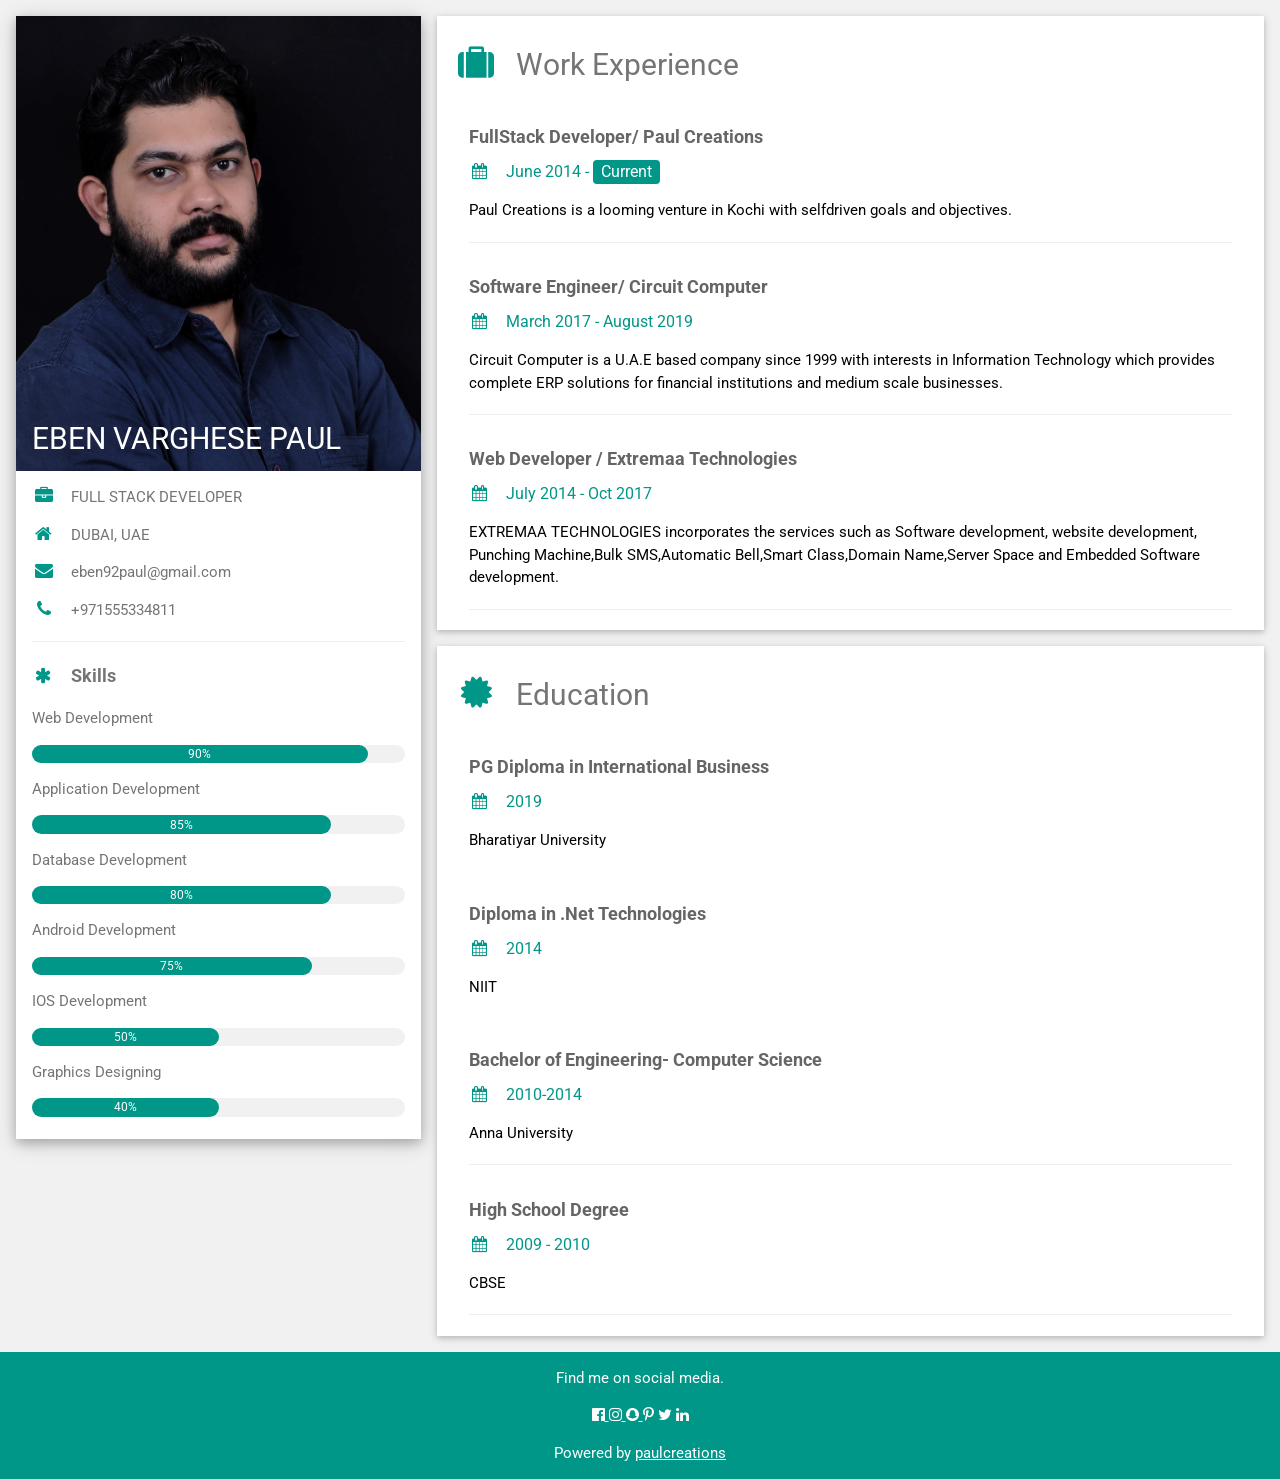
==== ebenvpaul.html @ d043097e "first commit" ====
﻿<!DOCTYPE html>
<html>
<head>
    <link rel="icon" href="img/E.ico" type="image/ico" />
    <title>EBEN VARGHESE PAUL</title>
    <meta charset="UTF-8">
    <meta name="viewport" content="width=device-width, initial-scale=1">
    <link rel="stylesheet" href="https://www.w3schools.com/w3css/4/w3.css">
    <link rel='stylesheet' href='https://fonts.googleapis.com/css?family=Roboto'>
    <link rel="stylesheet" href="https://cdnjs.cloudflare.com/ajax/libs/font-awesome/4.7.0/css/font-awesome.min.css">
    <style>
        html, body, h1, h2, h3, h4, h5, h6 {
            font-family: "Roboto", sans-serif
        }
    </style>
</head>
<body class="w3-light-grey">

    <!-- Page Container -->
    <div class="w3-content w3-margin-top" style="max-width:1400px;">

        <!-- The Grid -->
        <div class="w3-row-padding">

            <!-- Left Column -->
            <div class="w3-third">

                <div class="w3-white w3-text-grey w3-card-4">
                    <div class="w3-display-container">
                        <img src="img/testimonial-2.jpg" style="width:100%" alt="PICTURE">
                        <div class="w3-display-bottomleft w3-container w3-text-black">
                            <h2 style="color:white">EBEN VARGHESE PAUL</h2>
                        </div>
                    </div>
                    <div class="w3-container">
                        <p><i class="fa fa-briefcase fa-fw w3-margin-right w3-large w3-text-teal"></i>FULL STACK DEVELOPER</p>
                        <p><i class="fa fa-home fa-fw w3-margin-right w3-large w3-text-teal"></i>DUBAI, UAE</p>
                        <p><i class="fa fa-envelope fa-fw w3-margin-right w3-large w3-text-teal"></i>eben92paul@gmail.com</p>
                        <p><i class="fa fa-phone fa-fw w3-margin-right w3-large w3-text-teal"></i>+971555334811</p>
                        <hr>

                        <p class="w3-large"><b><i class="fa fa-asterisk fa-fw w3-margin-right w3-text-teal"></i>Skills</b></p>
                        <p>Web Development</p>
                        <div class="w3-light-grey w3-round-xlarge w3-small">
                            <div class="w3-container w3-center w3-round-xlarge w3-teal" style="width:90%">90%</div>
                        </div>
                        <p>Application Development</p>
                        <div class="w3-light-grey w3-round-xlarge w3-small">
                            <div class="w3-container w3-center w3-round-xlarge w3-teal" style="width:80%">
                                <div class="w3-center w3-text-white">85%</div>
                            </div>
                        </div>
                        <p>Database Development</p>
                        <div class="w3-light-grey w3-round-xlarge w3-small">
                            <div class="w3-container w3-center w3-round-xlarge w3-teal" style="width:80%">
                                <div class="w3-center w3-text-white">80%</div>
                            </div>
                        </div>
                        <p>Android Development</p>
                        <div class="w3-light-grey w3-round-xlarge w3-small">
                            <div class="w3-container w3-center w3-round-xlarge w3-teal" style="width:75%">75%</div>
                        </div>
                        <p>IOS Development</p>
                        <div class="w3-light-grey w3-round-xlarge w3-small">
                            <div class="w3-container w3-center w3-round-xlarge w3-teal" style="width:50%">50%</div>
                        </div>
                        <p>Graphics Designing</p>
                        <div class="w3-light-grey w3-round-xlarge w3-small">
                            <div class="w3-container w3-center w3-round-xlarge w3-teal" style="width:50%">40%</div>
                        </div>

                        <br>
                    </div>
                </div><br>

                <!-- End Left Column -->
            </div>

            <!-- Right Column -->
            <div class="w3-twothird">

                <div class="w3-container w3-card-2 w3-white w3-margin-bottom">
                    <h2 class="w3-text-grey w3-padding-16"><i class="fa fa-suitcase fa-fw w3-margin-right w3-xxlarge w3-text-teal"></i>Work Experience</h2>
                    <div class="w3-container">
                        <h5 class="w3-opacity"><b>FullStack Developer/ Paul Creations</b></h5>
                        <h6 class="w3-text-teal"><i class="fa fa-calendar fa-fw w3-margin-right"></i>June 2014 - <span class="w3-tag w3-teal w3-round">Current</span></h6>
                        <p>Paul Creations is a looming venture in Kochi with selfdriven goals and objectives.</p>
                        <hr>
                    </div>
                    
                    <div class="w3-container">
                        <h5 class="w3-opacity"><b>Software Engineer/ Circuit Computer</b></h5>
                        <h6 class="w3-text-teal"><i class="fa fa-calendar fa-fw w3-margin-right"></i>March 2017 - August 2019</span></h6>
                        <p>Circuit Computer is a U.A.E based company since 1999 with interests in Information Technology which provides complete ERP solutions for financial institutions and medium scale businesses.</p>
                        <hr>
                    </div>
                    <div class="w3-container">
                        <h5 class="w3-opacity"><b>Web Developer / Extremaa Technologies</b></h5>
                        <h6 class="w3-text-teal"><i class="fa fa-calendar fa-fw w3-margin-right"></i>July 2014 - Oct 2017</h6>
                        <p>EXTREMAA TECHNOLOGIES incorporates the services such as Software development, website development, Punching Machine,Bulk SMS,Automatic Bell,Smart Class,Domain Name,Server Space and Embedded Software development.</p>
                        <hr>
                    </div>
                
                </div>

                <div class="w3-container w3-card-2 w3-white">
                    <h2 class="w3-text-grey w3-padding-16"><i class="fa fa-certificate fa-fw w3-margin-right w3-xxlarge w3-text-teal"></i>Education</h2>
                    <div class="w3-container">
                        <h5 class="w3-opacity"><b>PG Diploma in International Business</b></h5>
                        <h6 class="w3-text-teal"><i class="fa fa-calendar fa-fw w3-margin-right"></i>2019</h6>
                        <p>Bharatiyar University</p><br>
                    </div>
                    <div class="w3-container">
                        <h5 class="w3-opacity"><b>Diploma in .Net Technologies</b></h5>
                        <h6 class="w3-text-teal"><i class="fa fa-calendar fa-fw w3-margin-right"></i>2014</h6>
                        <p>NIIT</p><br>
                    </div>
                    <div class="w3-container">
                        <h5 class="w3-opacity"><b>Bachelor of Engineering- Computer Science</b></h5>
                        <h6 class="w3-text-teal"><i class="fa fa-calendar fa-fw w3-margin-right"></i>2010-2014</h6>
                        <p>Anna University</p>
                        <hr>
                    </div>
                    <div class="w3-container">
                        <h5 class="w3-opacity"><b>High School Degree</b></h5>
                        <h6 class="w3-text-teal"><i class="fa fa-calendar fa-fw w3-margin-right"></i>2009 - 2010</h6>
                        <p>CBSE</p>
                        <hr>
                    </div>

                </div>

                <!-- End Right Column -->
            </div>

            <!-- End Grid -->
        </div>

        <!-- End Page Container -->
    </div>

    <footer class="w3-container w3-teal w3-center w3-margin-top">
        <p>Find me on social media.</p>
        <a href="https://www.facebook.com/EbenVarghesePaul" target="_blank">
            <i class="fa fa-facebook-official w3-hover-opacity"></i>
        </a>
        <a href=" https://www.instagram.com/eben_varghese_paul/" target="_blank">
             <i class="fa fa-instagram w3-hover-opacity"></i>
        </a>
        <a href=" https://www.instagram.com/eben_varghese_paul/" target="_blank">
            <i class="fa fa-snapchat w3-hover-opacity"></i>
        </a>
            <i class="fa fa-pinterest-p w3-hover-opacity"></i>
            <i class="fa fa-twitter w3-hover-opacity"></i>
            <a href="   https://in.linkedin.com/in/eben-varghese-paul-105b5365" target="_blank">
                <i class="fa fa-linkedin w3-hover-opacity"></i>
            </a>
            <p>Powered by <a href="https://paulcreations.co.in/" target="_blank">paulcreations</a></p>
</footer>

</body>
</html>
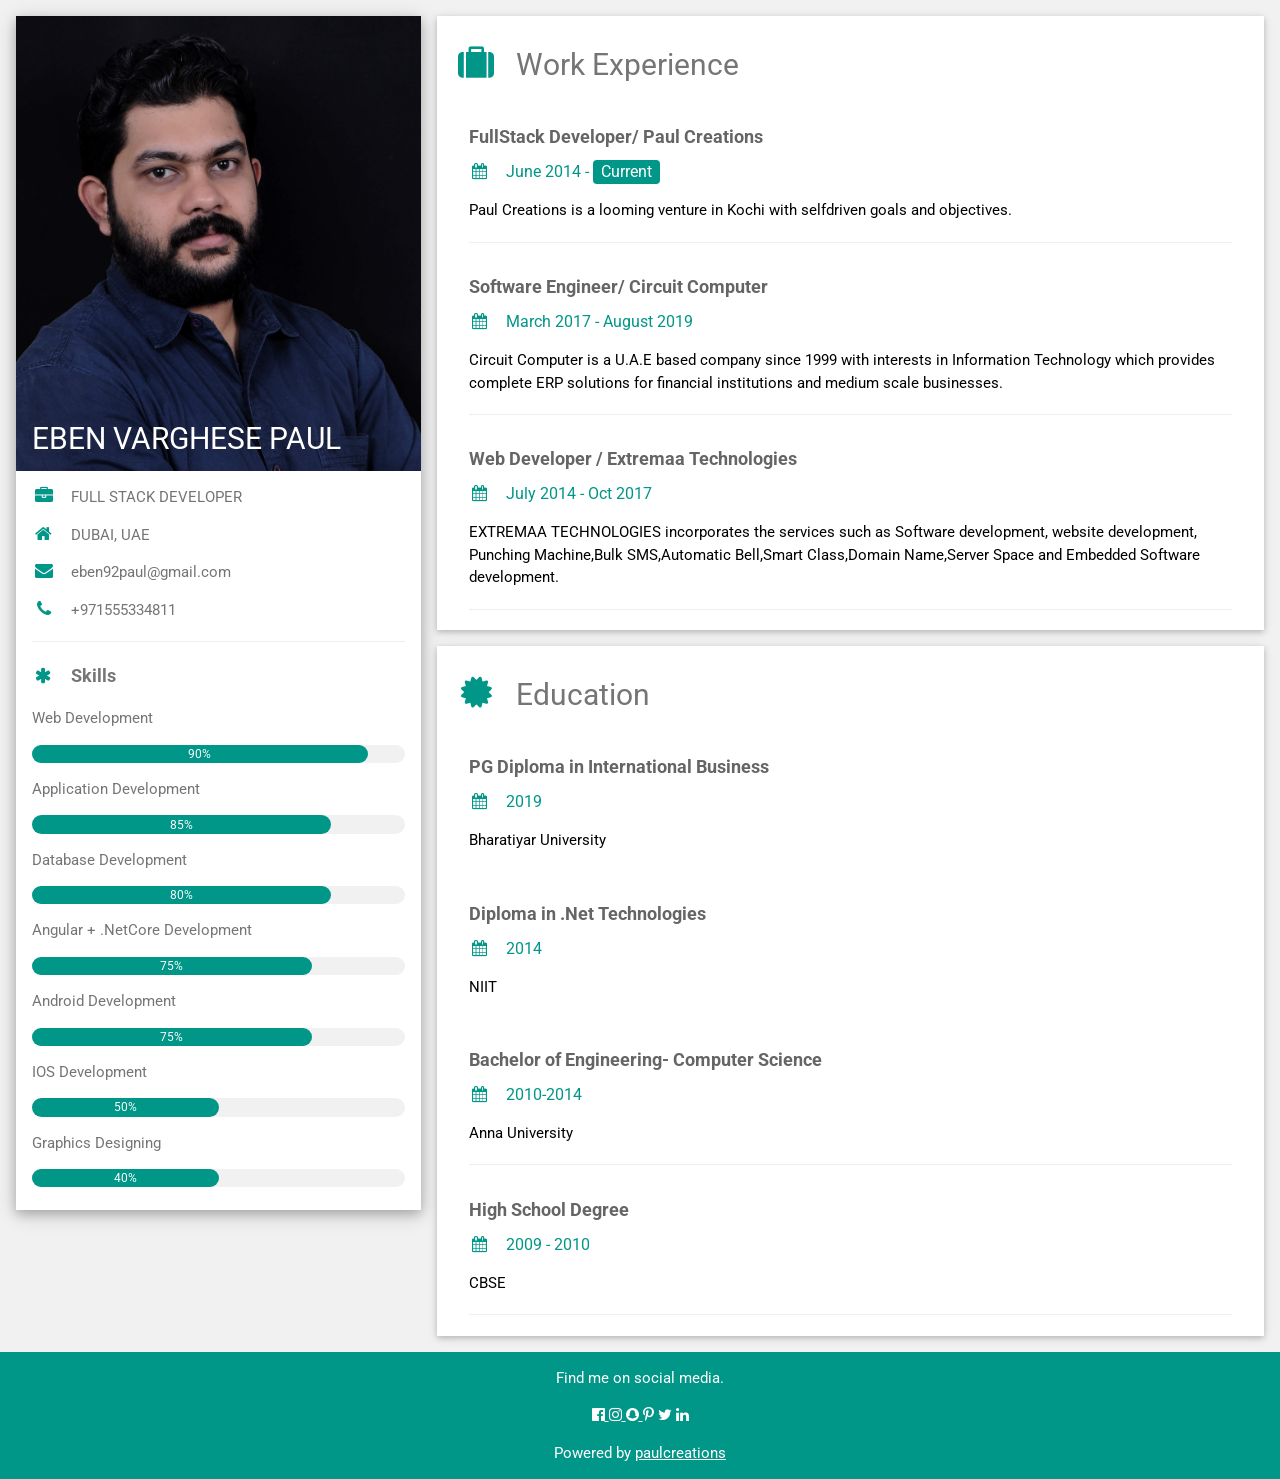
==== commit 6dd0bd3b: "Update ebenvpaul.html update" ====
--- a/ebenvpaul.html
+++ b/ebenvpaul.html
@@ -55,6 +55,10 @@
                             <div class="w3-container w3-center w3-round-xlarge w3-teal" style="width:80%">
                                 <div class="w3-center w3-text-white">80%</div>
                             </div>
+                        </div>
+                         <p>Angular + .NetCore Development</p>
+                        <div class="w3-light-grey w3-round-xlarge w3-small">
+                            <div class="w3-container w3-center w3-round-xlarge w3-teal" style="width:75%">75%</div>
                         </div>
                         <p>Android Development</p>
                         <div class="w3-light-grey w3-round-xlarge w3-small">
@@ -144,7 +148,7 @@
         <a href="https://www.facebook.com/EbenVarghesePaul" target="_blank">
             <i class="fa fa-facebook-official w3-hover-opacity"></i>
         </a>
-        <a href=" https://www.instagram.com/eben_varghese_paul/" target="_blank">
+        <a href="https://www.instagram.com/eben_varghese_paul/" target="_blank">
              <i class="fa fa-instagram w3-hover-opacity"></i>
         </a>
         <a href=" https://www.instagram.com/eben_varghese_paul/" target="_blank">
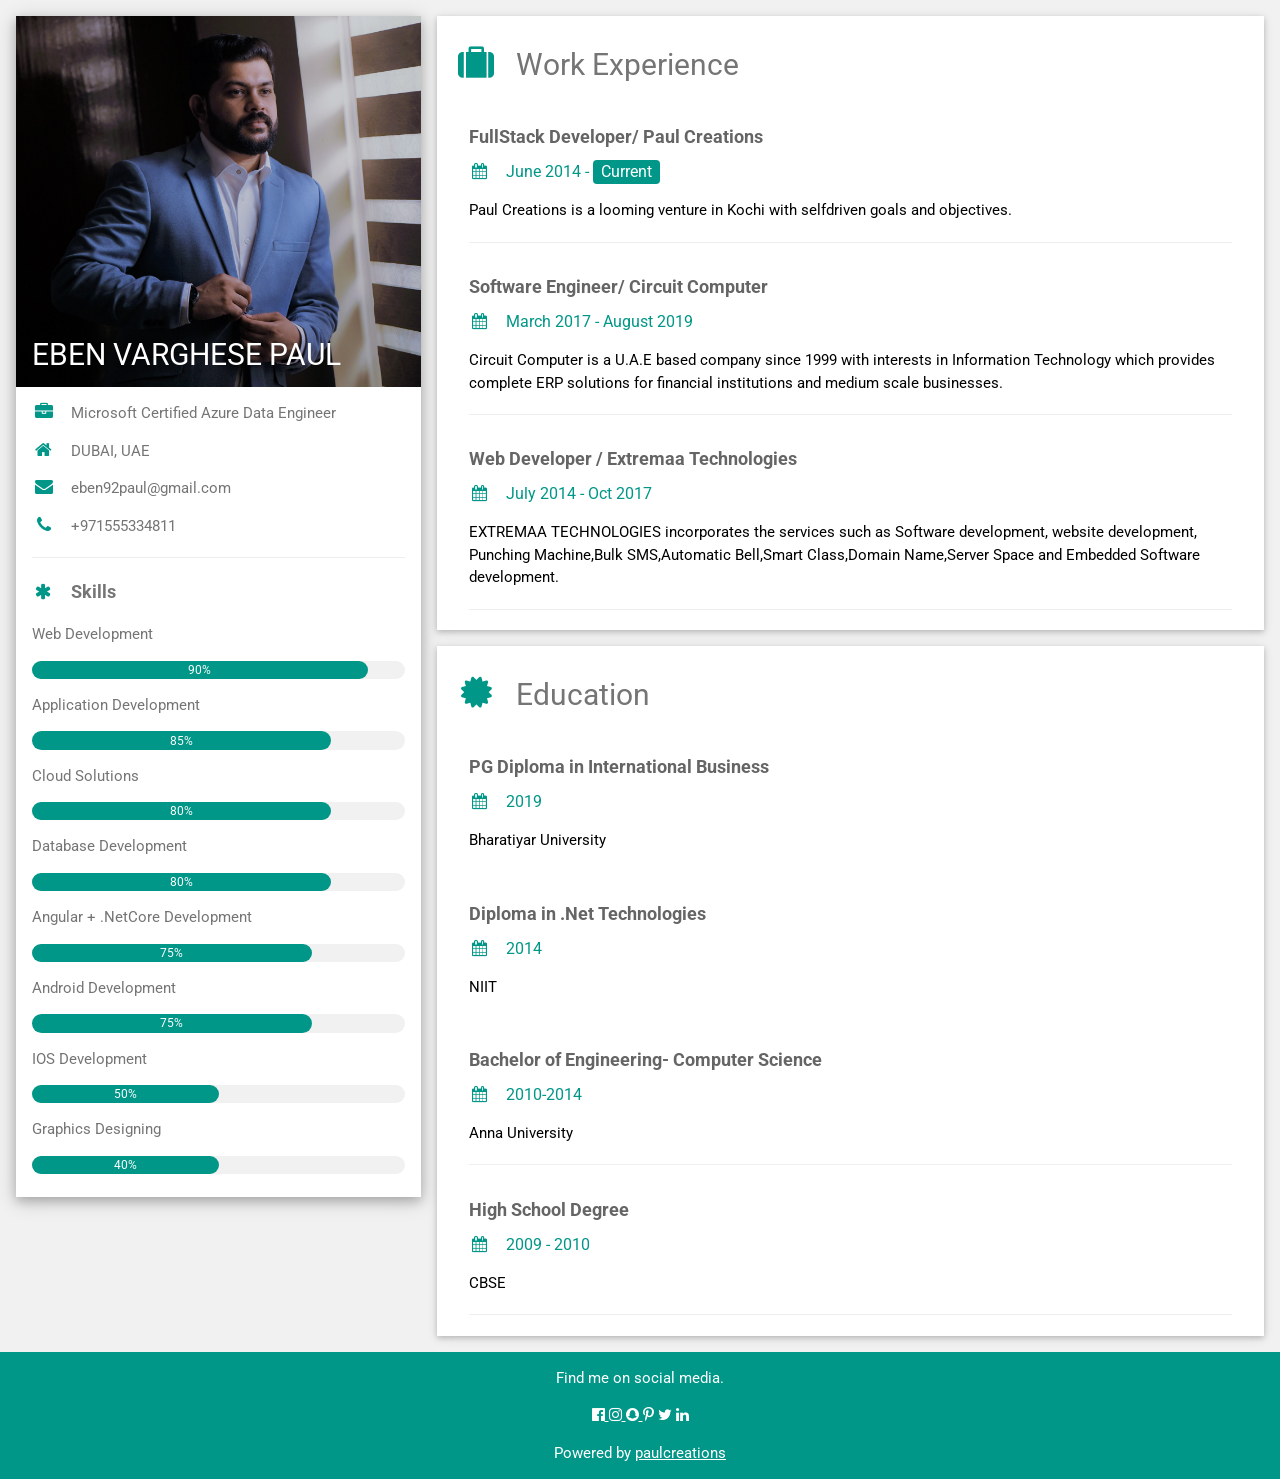
==== commit 49241f5f: "Update ebenvpaul.html" ====
--- a/ebenvpaul.html
+++ b/ebenvpaul.html
@@ -33,7 +33,7 @@
                         </div>
                     </div>
                     <div class="w3-container">
-                        <p><i class="fa fa-briefcase fa-fw w3-margin-right w3-large w3-text-teal"></i>FULL STACK DEVELOPER</p>
+                        <p><i class="fa fa-briefcase fa-fw w3-margin-right w3-large w3-text-teal"></i>Microsoft Certified Azure Data Engineer</p>
                         <p><i class="fa fa-home fa-fw w3-margin-right w3-large w3-text-teal"></i>DUBAI, UAE</p>
                         <p><i class="fa fa-envelope fa-fw w3-margin-right w3-large w3-text-teal"></i>eben92paul@gmail.com</p>
                         <p><i class="fa fa-phone fa-fw w3-margin-right w3-large w3-text-teal"></i>+971555334811</p>
@@ -48,6 +48,12 @@
                         <div class="w3-light-grey w3-round-xlarge w3-small">
                             <div class="w3-container w3-center w3-round-xlarge w3-teal" style="width:80%">
                                 <div class="w3-center w3-text-white">85%</div>
+                            </div>
+                        </div>
+                        <p>Cloud Solutions</p>
+                        <div class="w3-light-grey w3-round-xlarge w3-small">
+                            <div class="w3-container w3-center w3-round-xlarge w3-teal" style="width:80%">
+                                <div class="w3-center w3-text-white">80%</div>
                             </div>
                         </div>
                         <p>Database Development</p>
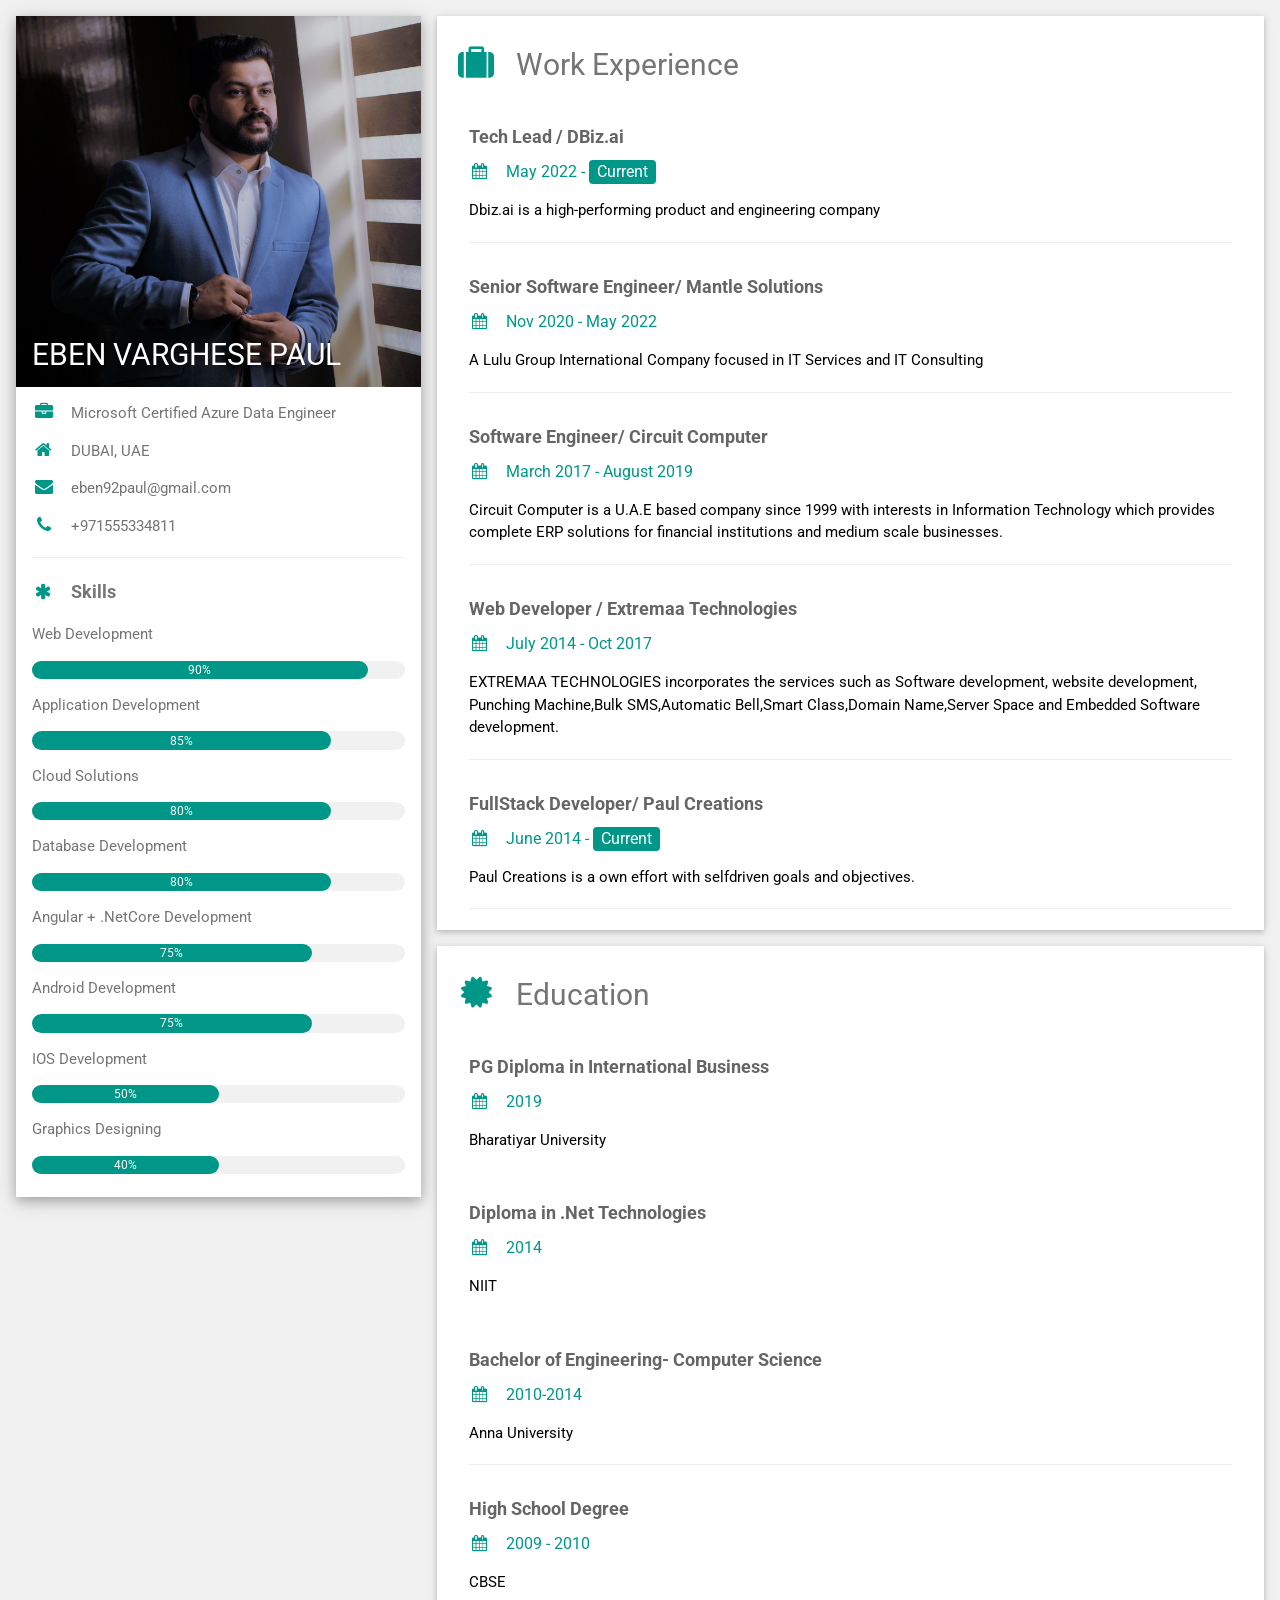
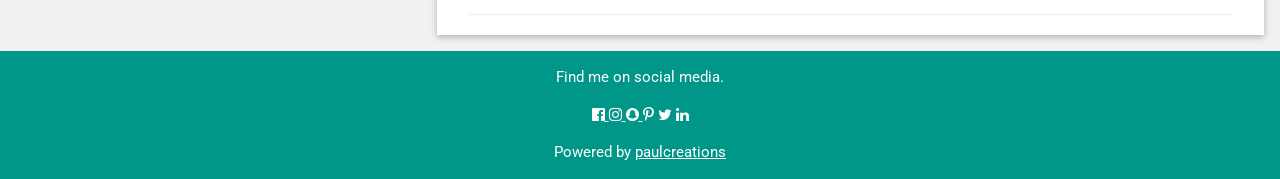
==== commit 2513a71b: "Update ebenvpaul.html" ====
--- a/ebenvpaul.html
+++ b/ebenvpaul.html
@@ -92,12 +92,17 @@
                 <div class="w3-container w3-card-2 w3-white w3-margin-bottom">
                     <h2 class="w3-text-grey w3-padding-16"><i class="fa fa-suitcase fa-fw w3-margin-right w3-xxlarge w3-text-teal"></i>Work Experience</h2>
                     <div class="w3-container">
-                        <h5 class="w3-opacity"><b>FullStack Developer/ Paul Creations</b></h5>
-                        <h6 class="w3-text-teal"><i class="fa fa-calendar fa-fw w3-margin-right"></i>June 2014 - <span class="w3-tag w3-teal w3-round">Current</span></h6>
-                        <p>Paul Creations is a looming venture in Kochi with selfdriven goals and objectives.</p>
+                        <h5 class="w3-opacity"><b>Tech Lead / DBiz.ai</b></h5>
+                        <h6 class="w3-text-teal"><i class="fa fa-calendar fa-fw w3-margin-right"></i>May 2022 - <span class="w3-tag w3-teal w3-round">Current</span></h6>
+                        <p>Dbiz.ai is a high-performing product and engineering company</p>
                         <hr>
                     </div>
-                    
+                    <div class="w3-container">
+                        <h5 class="w3-opacity"><b>Senior Software Engineer/ Mantle Solutions</b></h5>
+                        <h6 class="w3-text-teal"><i class="fa fa-calendar fa-fw w3-margin-right"></i>Nov 2020 - May 2022</span></h6>
+                        <p>A Lulu Group International Company focused in IT Services and IT Consulting</p>
+                        <hr>
+                    </div>
                     <div class="w3-container">
                         <h5 class="w3-opacity"><b>Software Engineer/ Circuit Computer</b></h5>
                         <h6 class="w3-text-teal"><i class="fa fa-calendar fa-fw w3-margin-right"></i>March 2017 - August 2019</span></h6>
@@ -108,6 +113,12 @@
                         <h5 class="w3-opacity"><b>Web Developer / Extremaa Technologies</b></h5>
                         <h6 class="w3-text-teal"><i class="fa fa-calendar fa-fw w3-margin-right"></i>July 2014 - Oct 2017</h6>
                         <p>EXTREMAA TECHNOLOGIES incorporates the services such as Software development, website development, Punching Machine,Bulk SMS,Automatic Bell,Smart Class,Domain Name,Server Space and Embedded Software development.</p>
+                        <hr>
+                    </div>
+                     <div class="w3-container">
+                        <h5 class="w3-opacity"><b>FullStack Developer/ Paul Creations</b></h5>
+                        <h6 class="w3-text-teal"><i class="fa fa-calendar fa-fw w3-margin-right"></i>June 2014 - <span class="w3-tag w3-teal w3-round">Current</span></h6>
+                        <p>Paul Creations is a own effort with selfdriven goals and objectives.</p>
                         <hr>
                     </div>
                 
